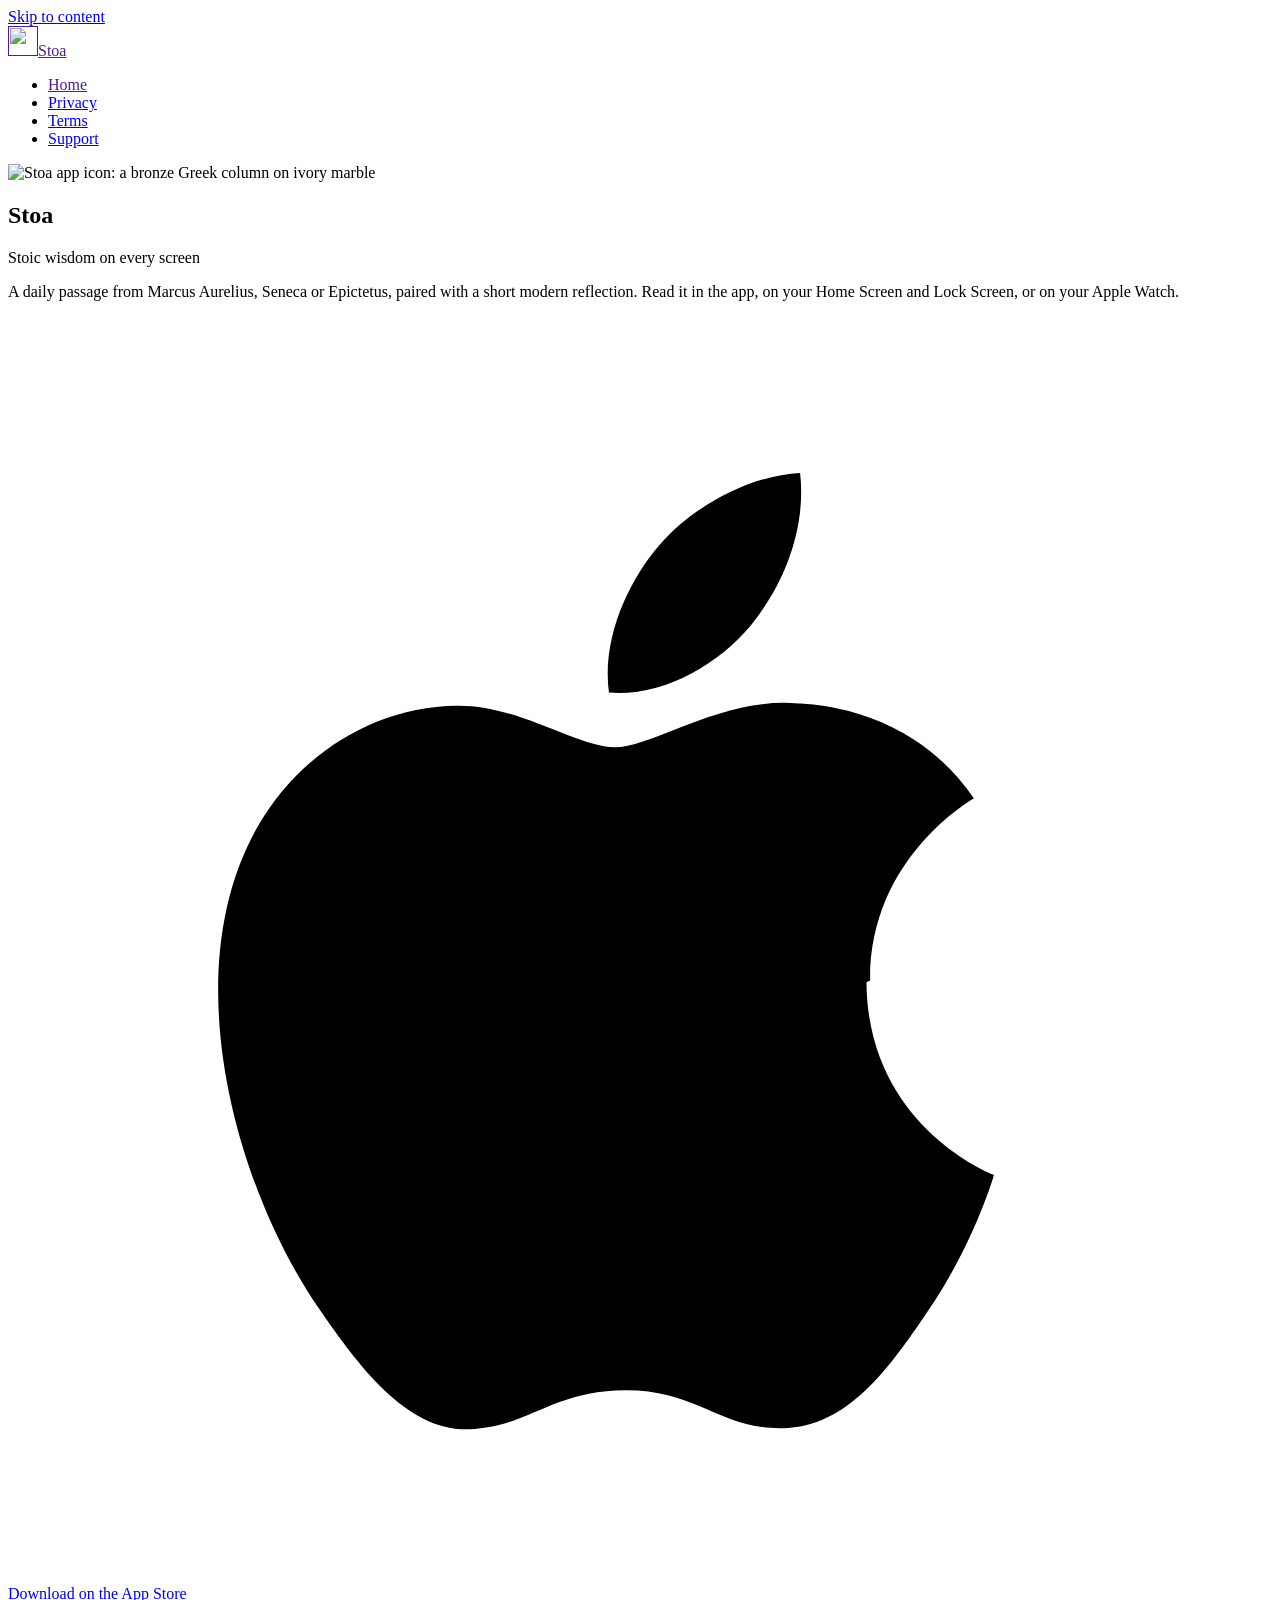
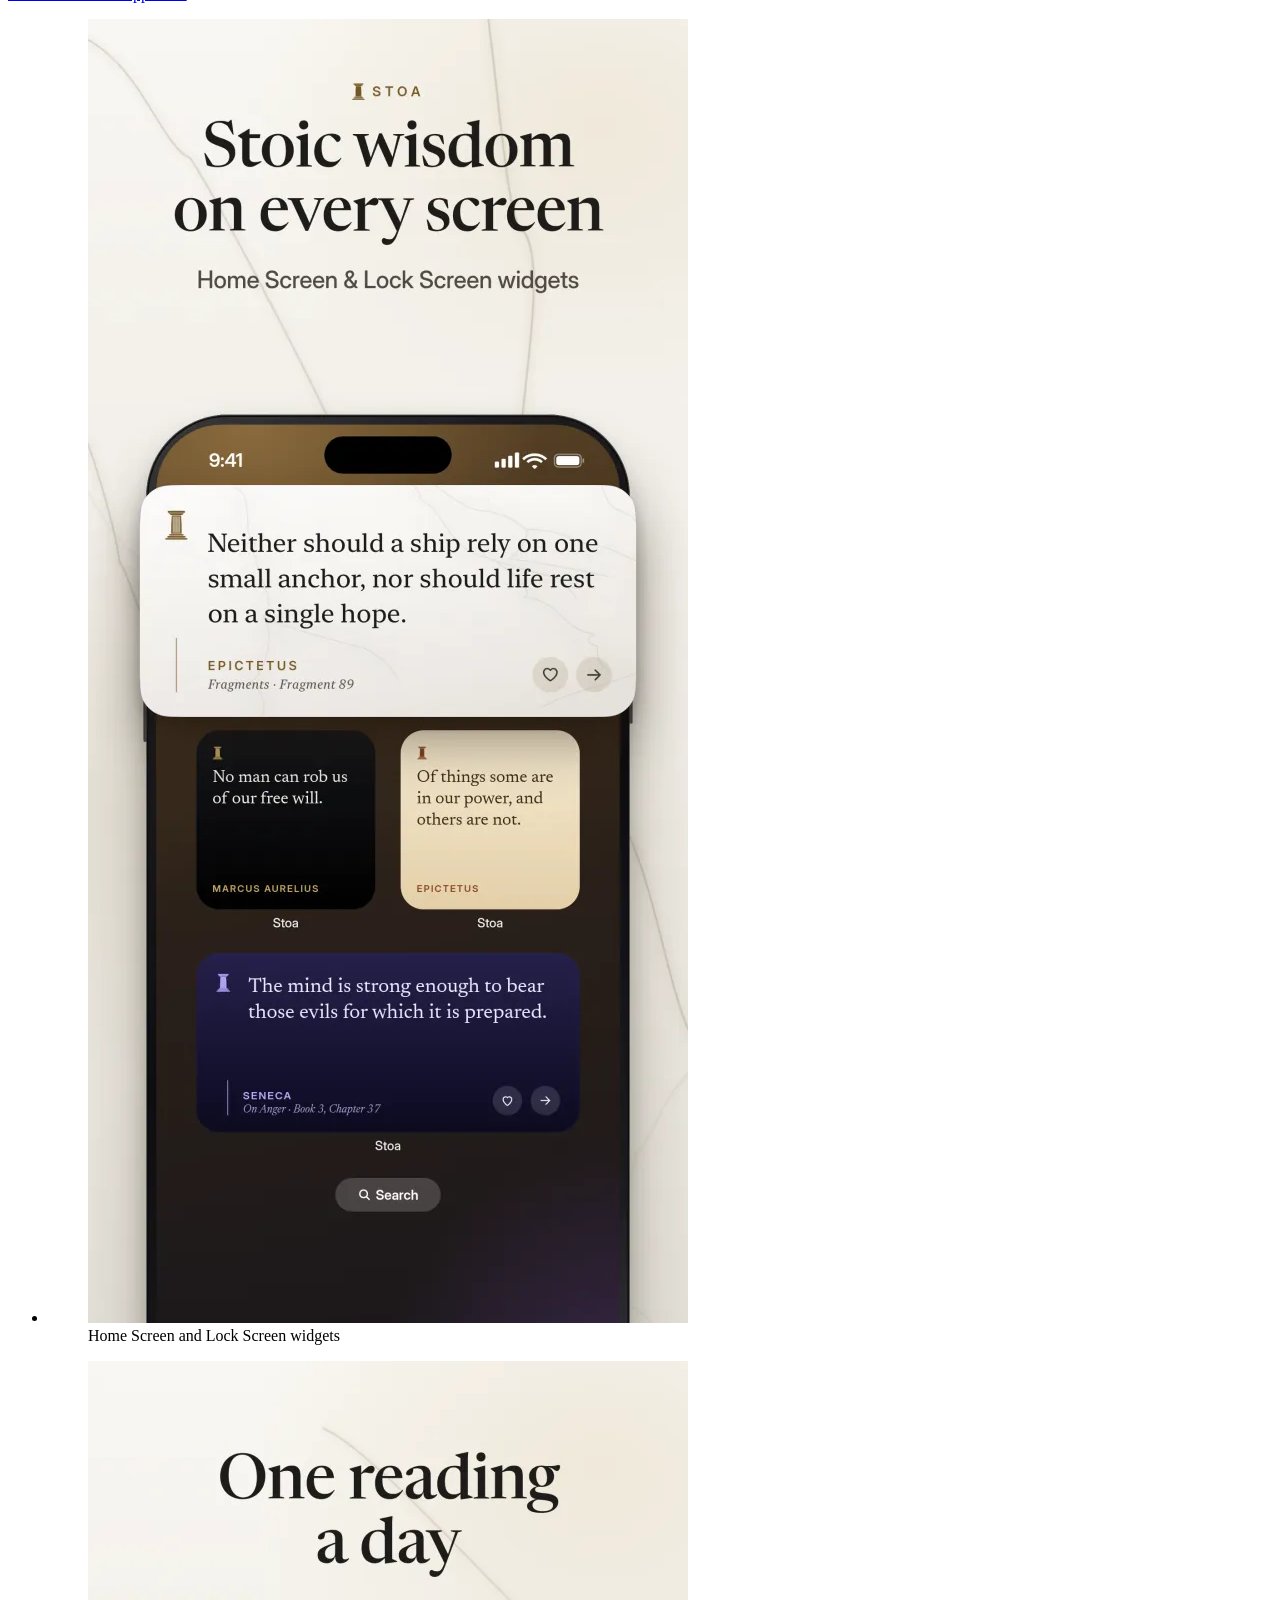
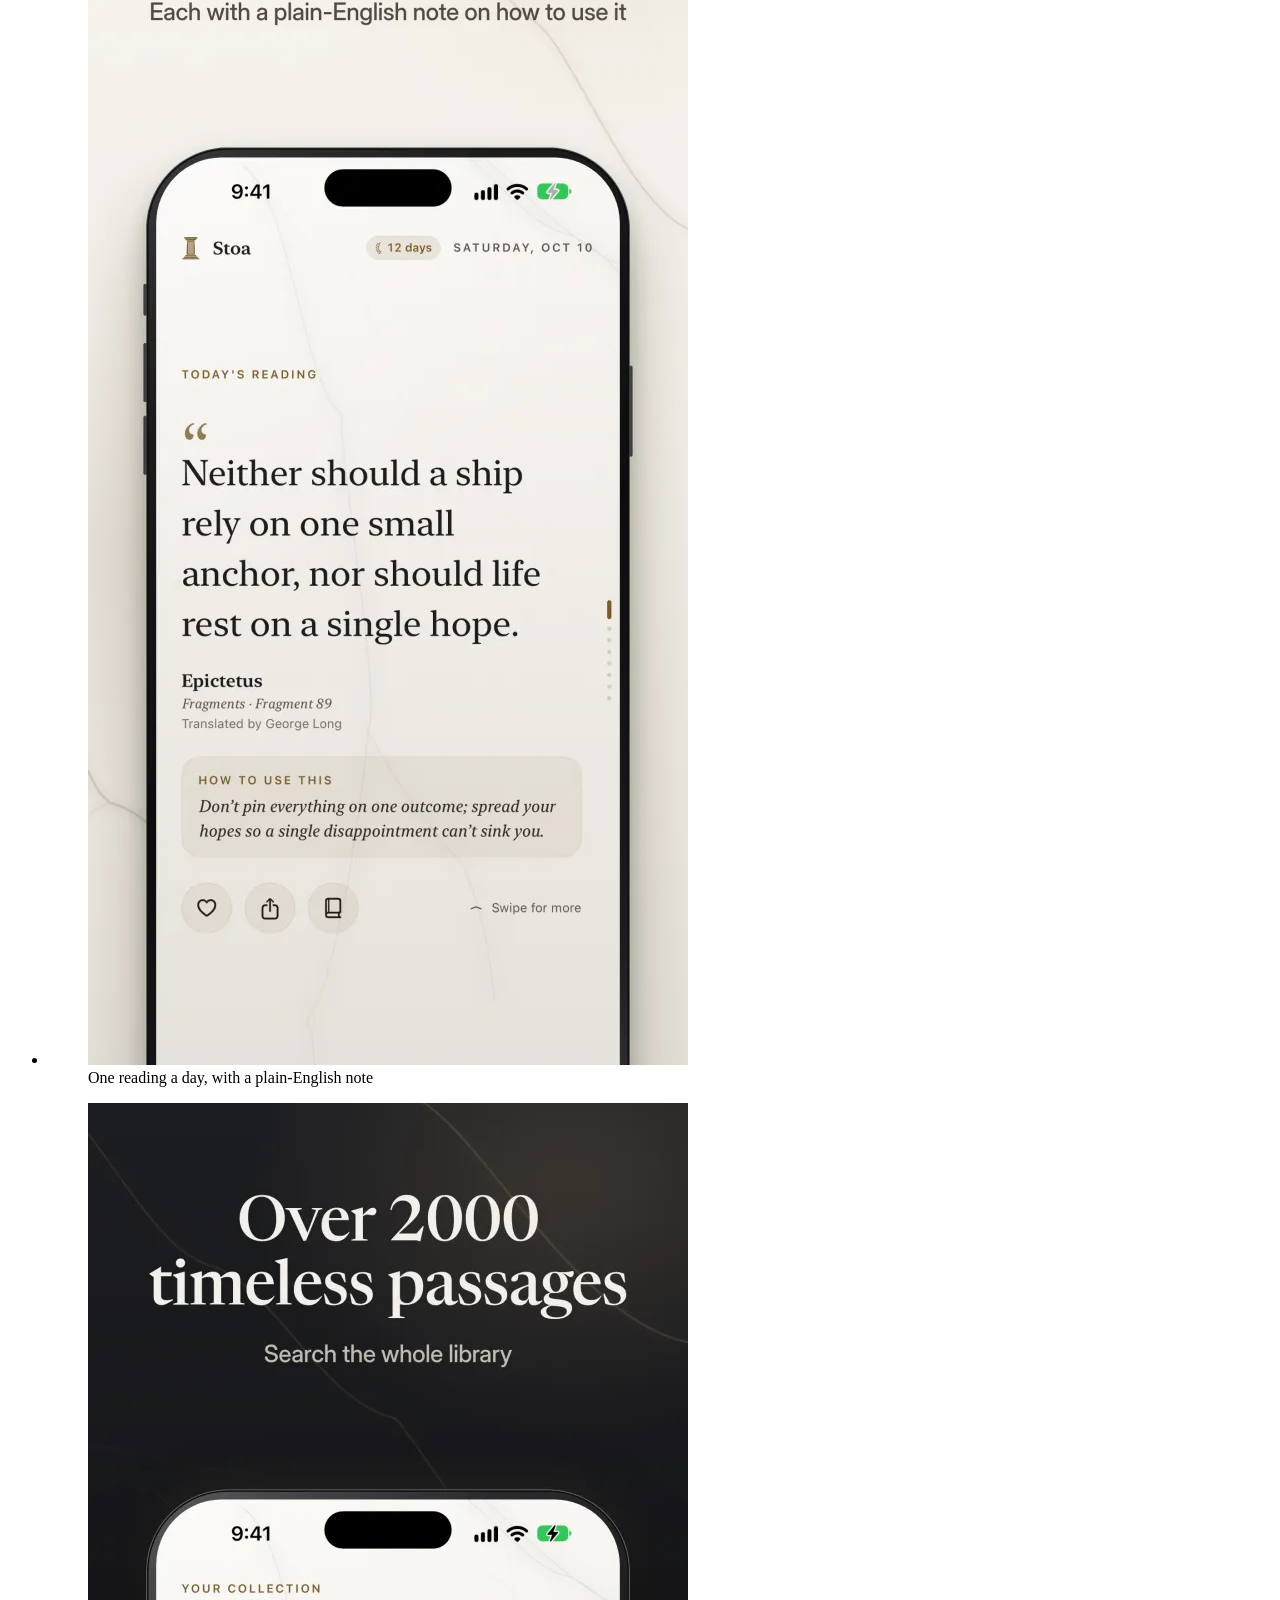
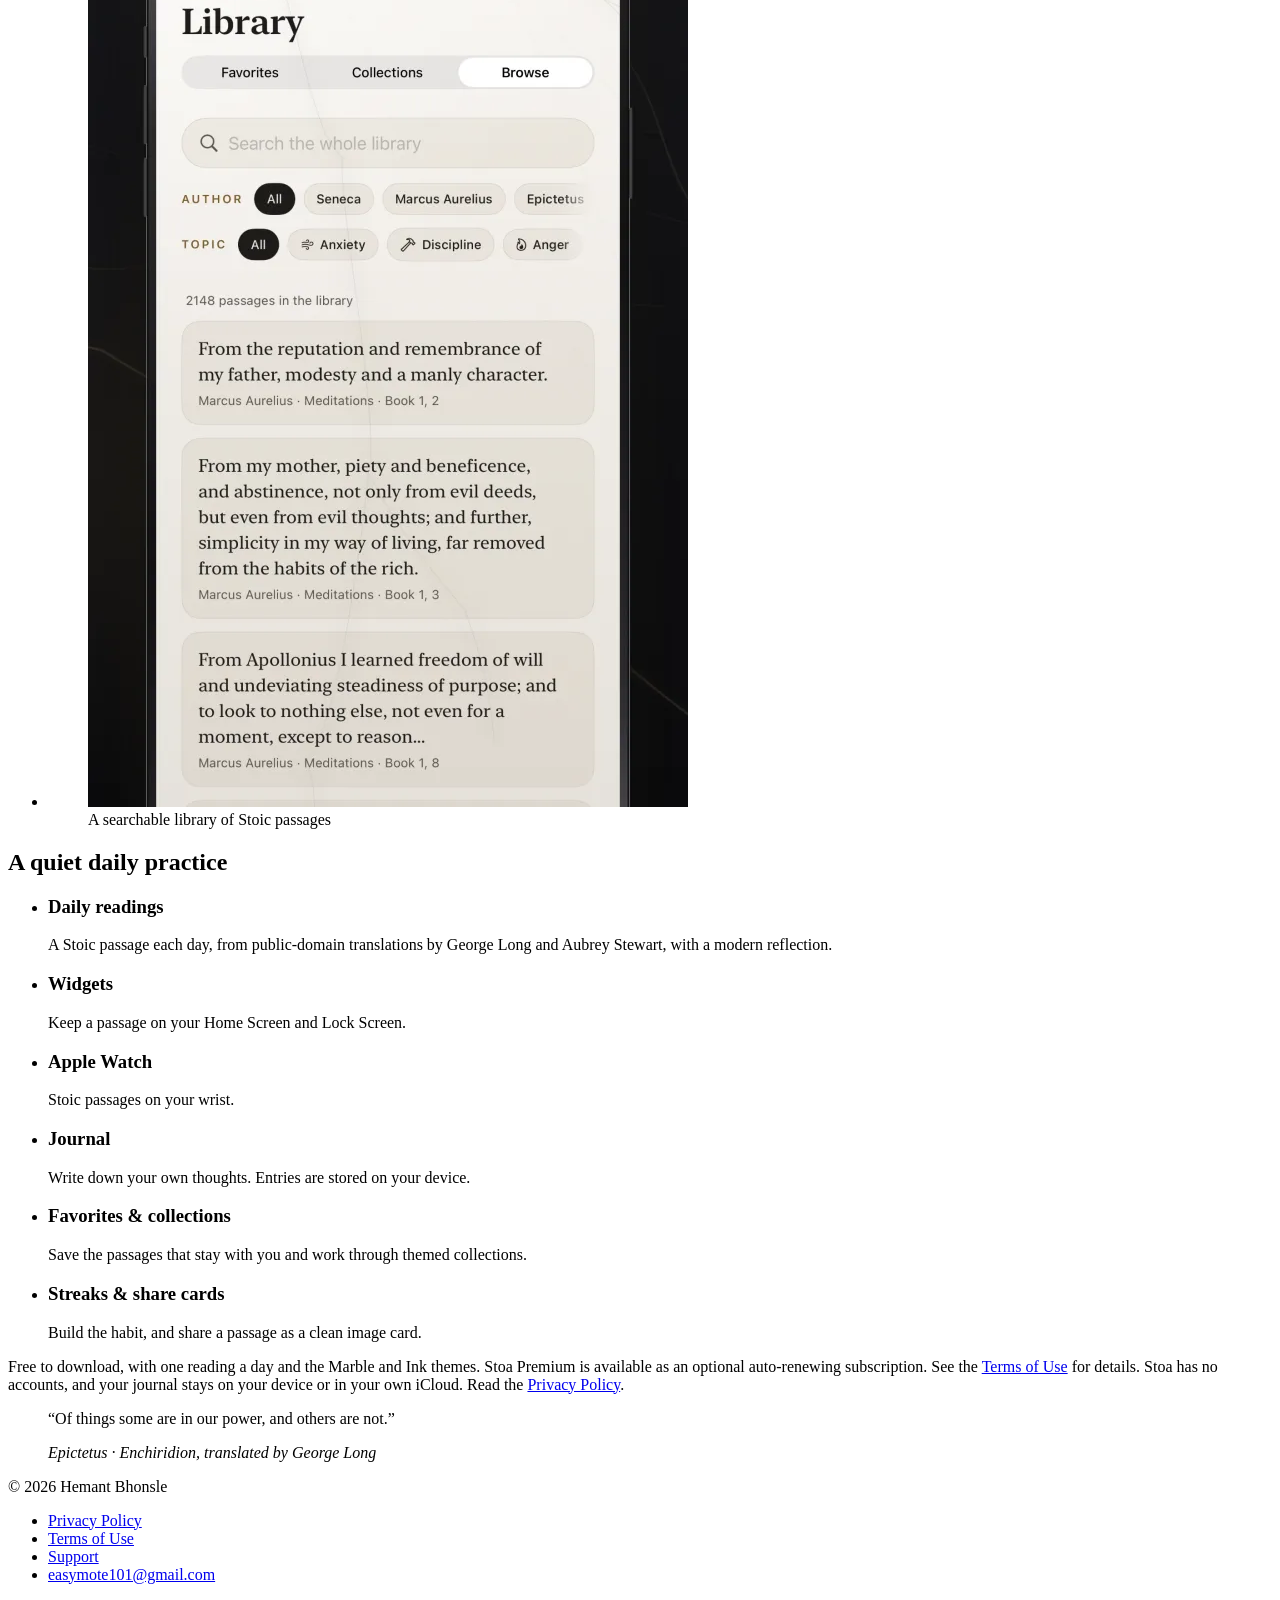
==== stoa/index.html @ 172f3c85 "Stoa: refresh screenshots and smooth hero summary" ====
<!DOCTYPE html>
<html lang="en">
<head>
  <meta charset="utf-8">
  <meta name="viewport" content="width=device-width, initial-scale=1">
  <title>Stoa: Daily Stoic Quotes</title>
  <meta name="description" content="Stoa brings a daily Stoic passage from Marcus Aurelius, Seneca and Epictetus to your iPhone, widgets and Apple Watch, with modern reflections, a private journal and favorites.">
  <link rel="canonical" href="https://hbhonsle1.github.io/stoa/">
  <meta name="theme-color" content="#F8F6F2">
  <meta property="og:type" content="website">
  <meta property="og:site_name" content="Stoa: Daily Stoic Quotes">
  <meta property="og:title" content="Stoa: Daily Stoic Quotes">
  <meta property="og:description" content="Stoa brings a daily Stoic passage from Marcus Aurelius, Seneca and Epictetus to your iPhone, widgets and Apple Watch, with modern reflections, a private journal and favorites.">
  <meta property="og:url" content="https://hbhonsle1.github.io/stoa/">
  <meta property="og:image" content="https://hbhonsle1.github.io/stoa/assets/icon-512.png">
  <meta property="og:image:width" content="512">
  <meta property="og:image:height" content="512">
  <meta property="og:image:alt" content="Stoa app icon: a bronze Greek column on ivory marble">
  <meta name="twitter:card" content="summary">
  <link rel="icon" href="assets/favicon.svg" type="image/svg+xml">
  <link rel="apple-touch-icon" href="assets/apple-touch-icon.png">
  <link rel="preload" href="assets/fonts/newsreader.woff2" as="font" type="font/woff2" crossorigin>
  <link rel="stylesheet" href="assets/style.css">
</head>
<body>
  <a class="skip-link" href="#main">Skip to content</a>
  <header class="site-header">
    <div class="wrap">
      <a class="brand" href=""><img src="assets/img/app-icon.png" alt="" width="30" height="30">Stoa</a>
      <nav class="site-nav" aria-label="Main">
        <ul>
          <li><a href="" aria-current="page">Home</a></li>
          <li><a href="privacy/">Privacy</a></li>
          <li><a href="terms/">Terms</a></li>
          <li><a href="support/">Support</a></li>
        </ul>
      </nav>
    </div>
  </header>
  <main id="main">
    <section class="hero">
      <div class="wrap">
        <img class="app-icon" src="assets/img/app-icon.png" width="96" height="96" alt="Stoa app icon: a bronze Greek column on ivory marble">
        <h1>Stoa</h1>
        <p class="tagline">Stoic wisdom on every screen</p>
        <p class="summary">A daily passage from Marcus Aurelius, Seneca or Epictetus, paired with a short modern reflection. Read it in the app, on your Home Screen and Lock Screen, or on your Apple Watch.</p>
        <a class="button" href="https://apps.apple.com/app/id6821526017"><svg viewBox="0 0 24 24" aria-hidden="true" focusable="false"><path d="M16.37 12.6c-.02-2.3 1.88-3.4 1.97-3.46-1.07-1.57-2.74-1.78-3.33-1.8-1.42-.14-2.77.83-3.49.83-.72 0-1.83-.81-3-.79-1.55.02-2.97.9-3.77 2.28-1.6 2.78-.41 6.9 1.15 9.16.76 1.1 1.67 2.34 2.86 2.3 1.15-.05 1.58-.74 2.97-.74 1.38 0 1.77.74 2.98.72 1.23-.02 2.01-1.12 2.76-2.23.87-1.28 1.23-2.51 1.25-2.58-.03-.01-2.4-.92-2.42-3.66zM14.1 5.86c.63-.77 1.06-1.83.94-2.9-.91.04-2.02.61-2.67 1.37-.58.67-1.1 1.76-.96 2.8 1.02.08 2.06-.52 2.69-1.27z"/></svg>Download on the App Store</a>
      </div>
    </section>

    <section class="shots" aria-label="Screenshots">
      <div class="wrap">
        <ul>
          <li>
            <figure>
              <picture>
                <source srcset="assets/img/01_widgets.webp" type="image/webp">
                <img src="assets/img/01_widgets.jpg" width="600" height="1304" loading="lazy" decoding="async" alt="Stoa widgets on an iPhone Home Screen showing short passages from Epictetus, Marcus Aurelius and Seneca.">
              </picture>
              <figcaption>Home Screen and Lock Screen widgets</figcaption>
            </figure>
          </li>
          <li>
            <figure>
              <picture>
                <source srcset="assets/img/02_daily.webp" type="image/webp">
                <img src="assets/img/02_daily.jpg" width="600" height="1304" loading="lazy" decoding="async" alt="Stoa’s daily reading screen with a passage from Epictetus, translated by George Long, and a short note on how to use it.">
              </picture>
              <figcaption>One reading a day, with a plain-English note</figcaption>
            </figure>
          </li>
          <li>
            <figure>
              <picture>
                <source srcset="assets/img/05_library.webp" type="image/webp">
                <img src="assets/img/05_library.jpg" width="600" height="1304" loading="lazy" decoding="async" alt="Stoa’s library, with search and filters by author and topic over passages from Marcus Aurelius, Seneca and Epictetus.">
              </picture>
              <figcaption>A searchable library of Stoic passages</figcaption>
            </figure>
          </li>
        </ul>
      </div>
    </section>

    <section class="features" aria-labelledby="features-title">
      <div class="wrap">
        <h2 id="features-title">A quiet daily practice</h2>
        <ul>
          <li><h3>Daily readings</h3><p>A Stoic passage each day, from public-domain translations by George Long and Aubrey Stewart, with a modern reflection.</p></li>
          <li><h3>Widgets</h3><p>Keep a passage on your Home Screen and Lock Screen.</p></li>
          <li><h3>Apple Watch</h3><p>Stoic passages on your wrist.</p></li>
          <li><h3>Journal</h3><p>Write down your own thoughts. Entries are stored on your device.</p></li>
          <li><h3>Favorites &amp; collections</h3><p>Save the passages that stay with you and work through themed collections.</p></li>
          <li><h3>Streaks &amp; share cards</h3><p>Build the habit, and share a passage as a clean image card.</p></li>
        </ul>
        <p class="pricing-note">Free to download, with one reading a day and the Marble and Ink themes. Stoa Premium is available as an optional auto-renewing subscription. See the <a href="terms/">Terms of Use</a> for details. Stoa has no accounts, and your journal stays on your device or in your own iCloud. Read the <a href="privacy/">Privacy Policy</a>.</p>
      </div>
    </section>

    <section class="quote" aria-label="Quotation">
      <div class="wrap">
        <blockquote>
          <p>“Of things some are in our power, and others are not.”</p>
          <cite>Epictetus · Enchiridion, translated by George Long</cite>
        </blockquote>
      </div>
    </section>
  </main>
  <footer class="site-footer">
    <div class="wrap">
      <p>&copy; 2026 Hemant Bhonsle</p>
      <nav aria-label="Footer">
        <ul>
          <li><a href="privacy/">Privacy Policy</a></li>
          <li><a href="terms/">Terms of Use</a></li>
          <li><a href="support/">Support</a></li>
          <li><a href="mailto:easymote101@gmail.com">easymote101@gmail.com</a></li>
        </ul>
      </nav>
    </div>
  </footer>
</body>
</html>
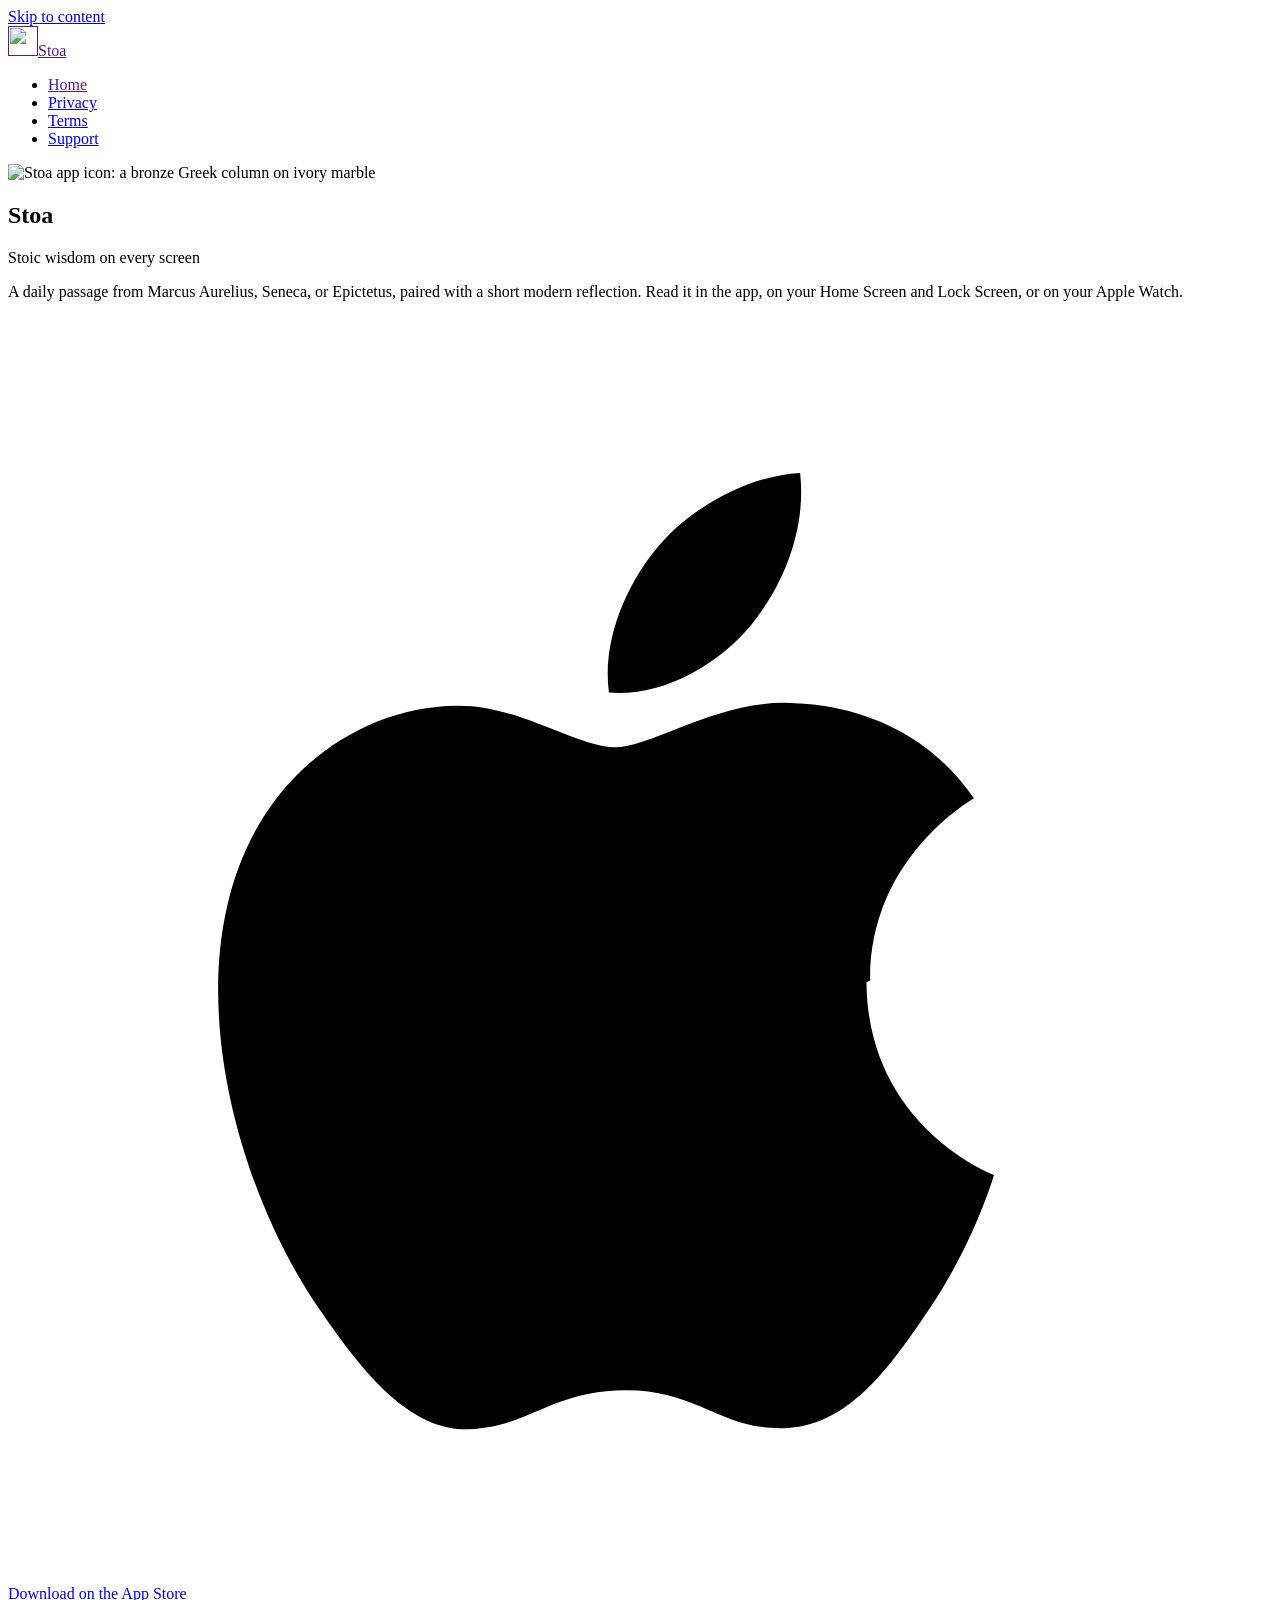
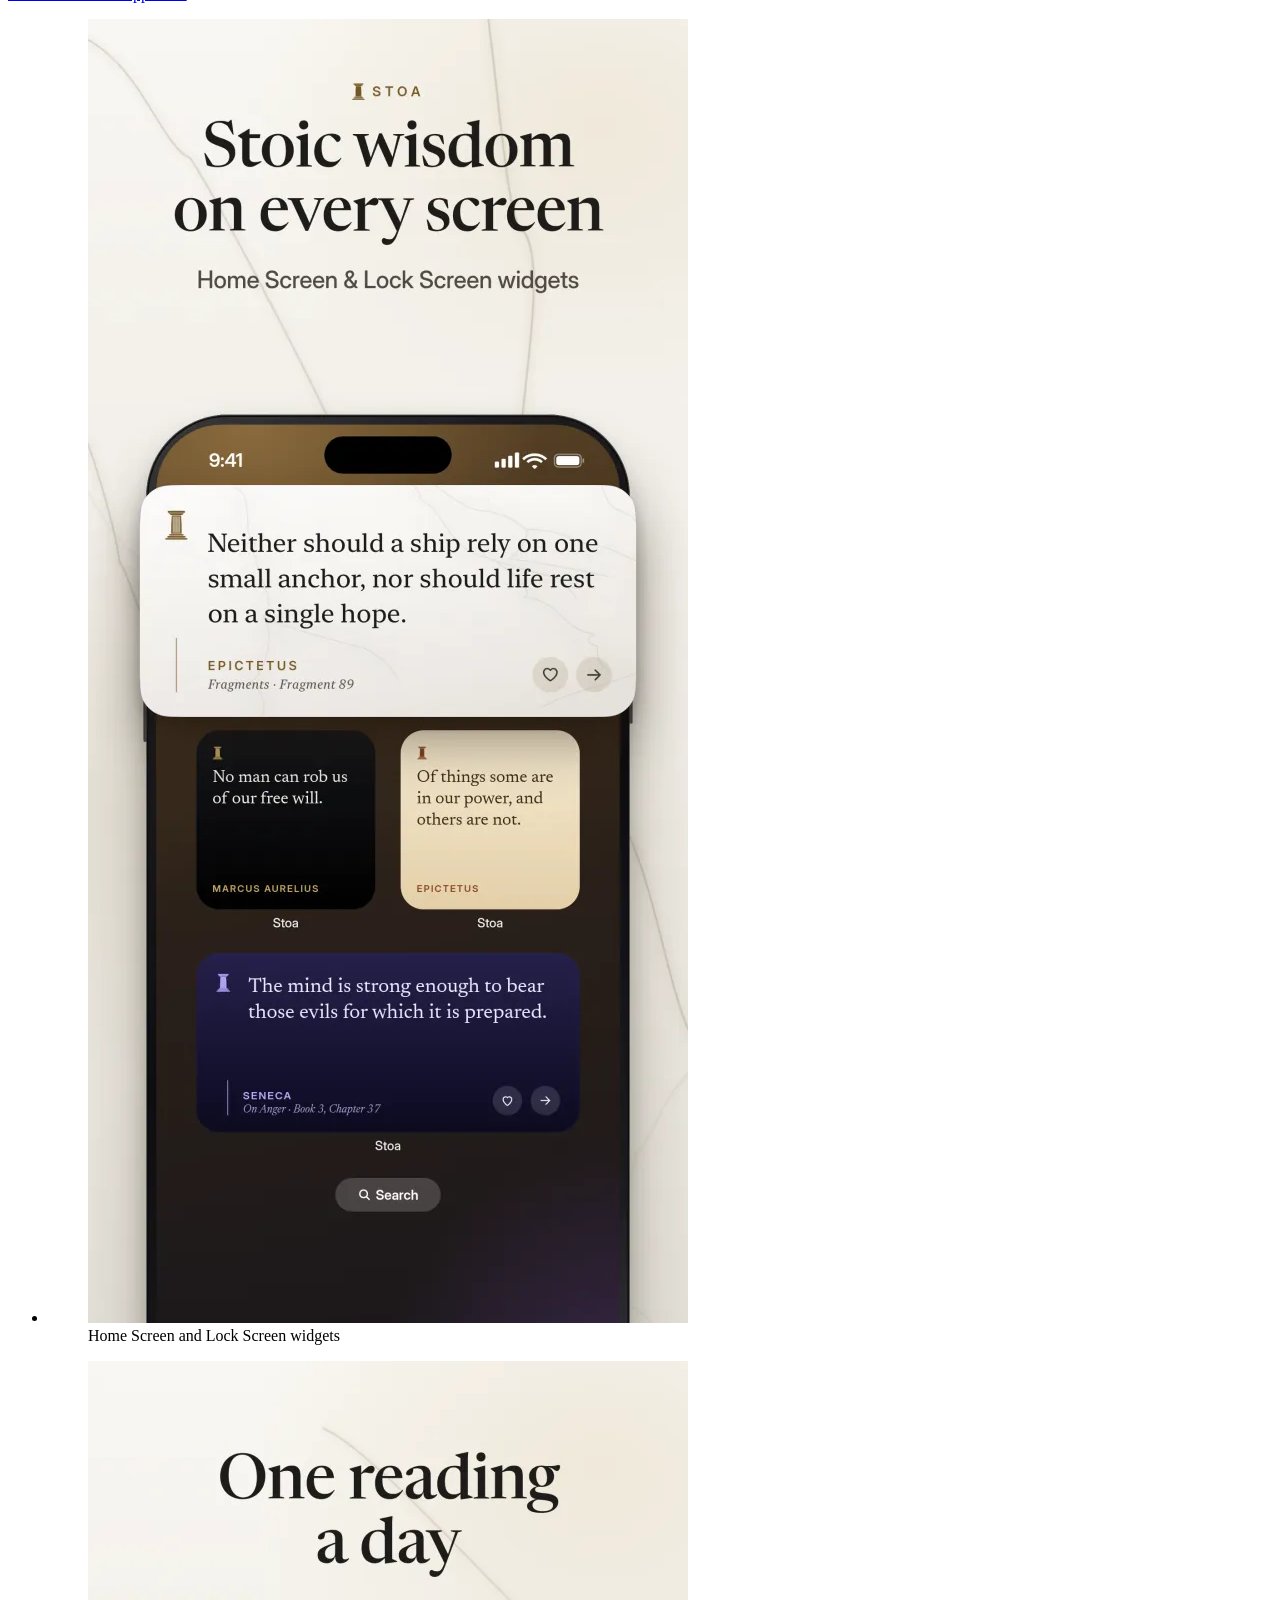
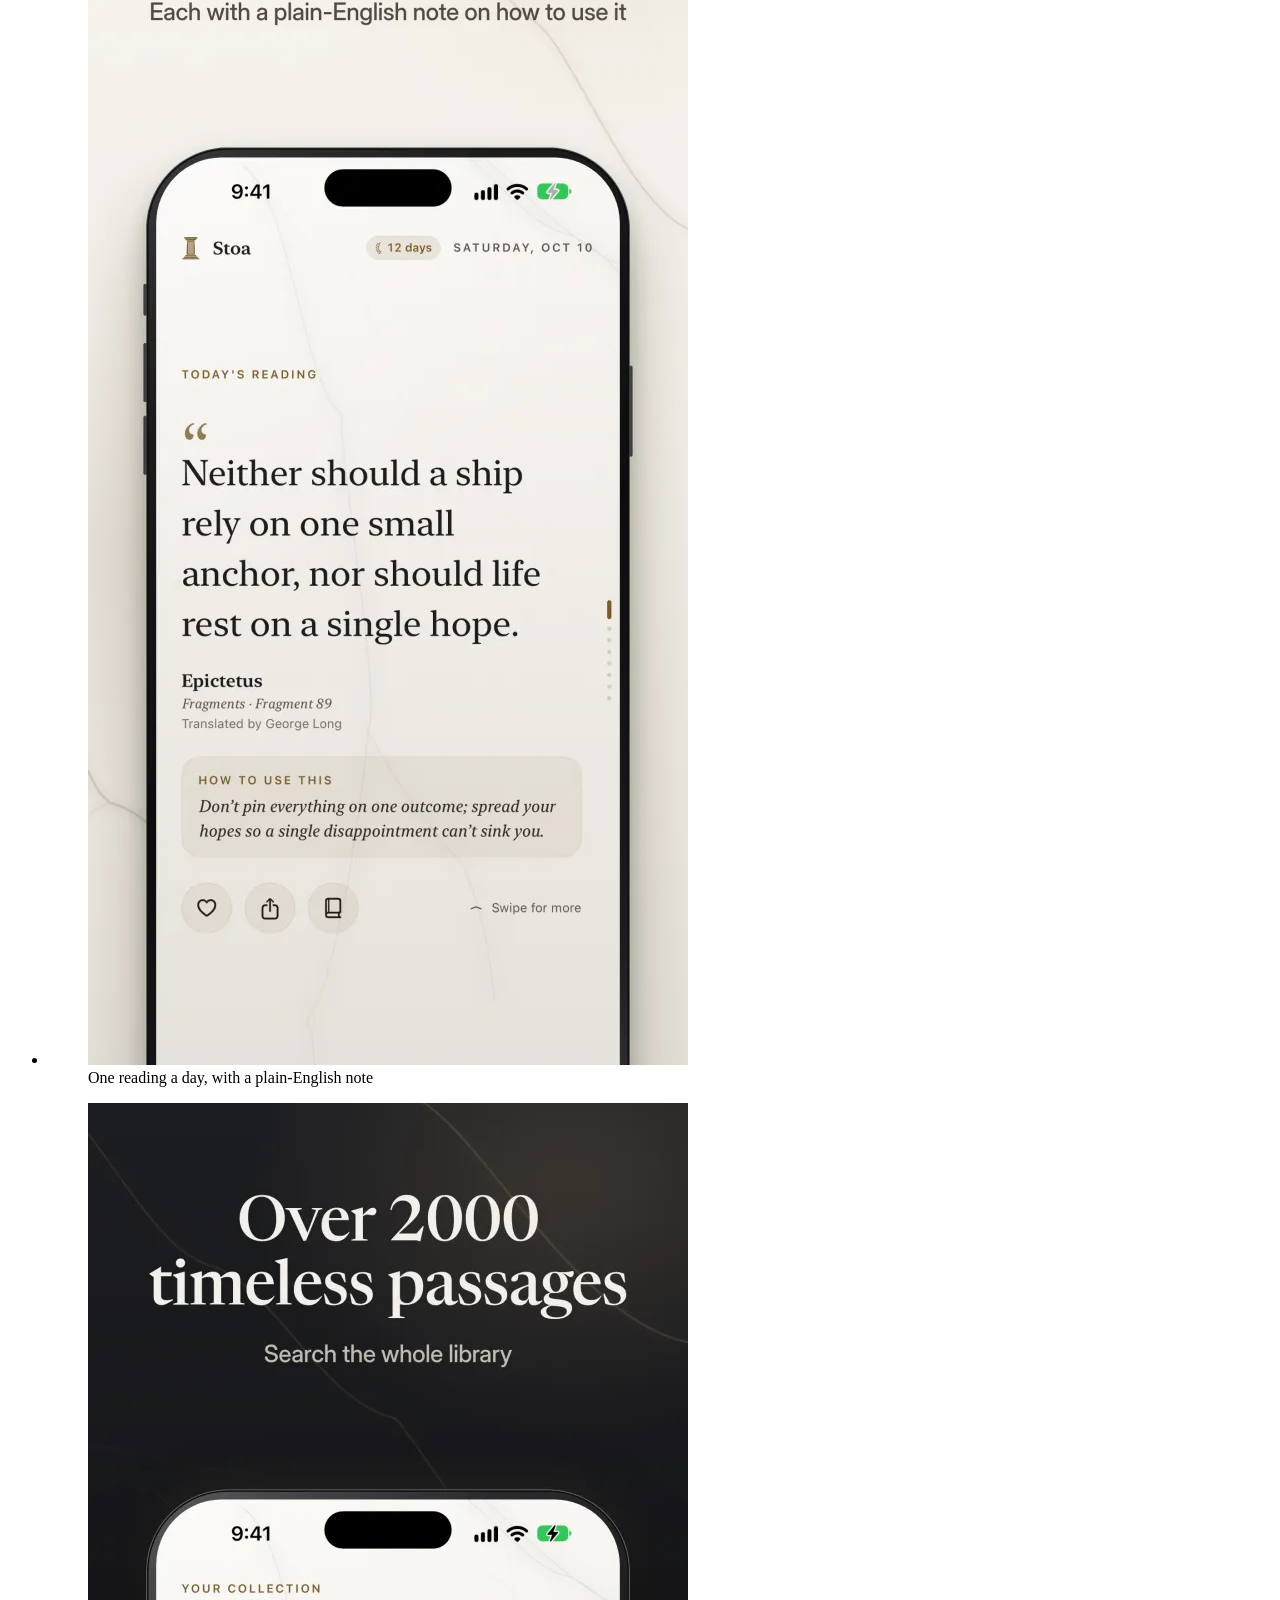
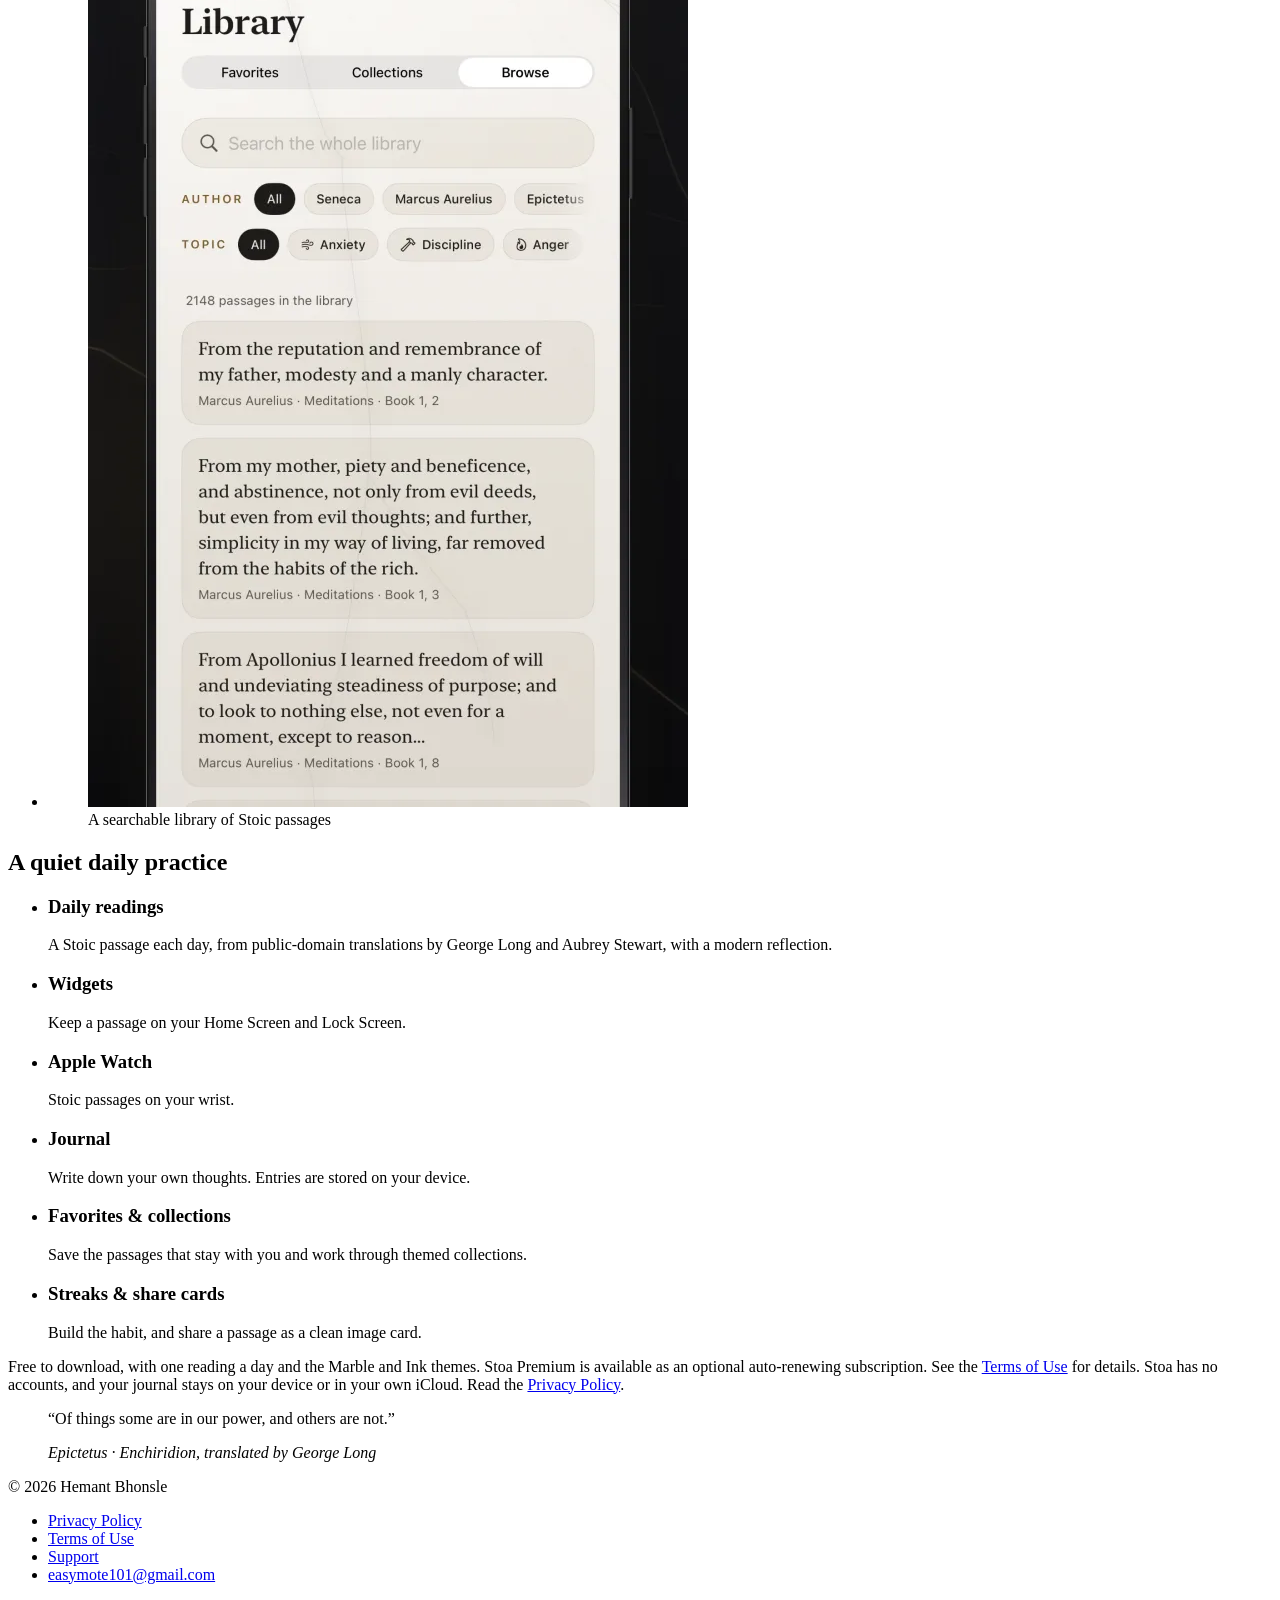
==== commit c20ed07e: "Stoa: Oxford comma in hero summary" ====
--- a/stoa/index.html
+++ b/stoa/index.html
@@ -43,7 +43,7 @@
         <img class="app-icon" src="assets/img/app-icon.png" width="96" height="96" alt="Stoa app icon: a bronze Greek column on ivory marble">
         <h1>Stoa</h1>
         <p class="tagline">Stoic wisdom on every screen</p>
-        <p class="summary">A daily passage from Marcus Aurelius, Seneca or Epictetus, paired with a short modern reflection. Read it in the app, on your Home Screen and Lock Screen, or on your Apple Watch.</p>
+        <p class="summary">A daily passage from Marcus Aurelius, Seneca, or Epictetus, paired with a short modern reflection. Read it in the app, on your Home Screen and Lock Screen, or on your Apple Watch.</p>
         <a class="button" href="https://apps.apple.com/app/id6821526017"><svg viewBox="0 0 24 24" aria-hidden="true" focusable="false"><path d="M16.37 12.6c-.02-2.3 1.88-3.4 1.97-3.46-1.07-1.57-2.74-1.78-3.33-1.8-1.42-.14-2.77.83-3.49.83-.72 0-1.83-.81-3-.79-1.55.02-2.97.9-3.77 2.28-1.6 2.78-.41 6.9 1.15 9.16.76 1.1 1.67 2.34 2.86 2.3 1.15-.05 1.58-.74 2.97-.74 1.38 0 1.77.74 2.98.72 1.23-.02 2.01-1.12 2.76-2.23.87-1.28 1.23-2.51 1.25-2.58-.03-.01-2.4-.92-2.42-3.66zM14.1 5.86c.63-.77 1.06-1.83.94-2.9-.91.04-2.02.61-2.67 1.37-.58.67-1.1 1.76-.96 2.8 1.02.08 2.06-.52 2.69-1.27z"/></svg>Download on the App Store</a>
       </div>
     </section>
@@ -54,8 +54,8 @@
           <li>
             <figure>
               <picture>
-                <source srcset="assets/img/01_widgets.webp" type="image/webp">
-                <img src="assets/img/01_widgets.jpg" width="600" height="1304" loading="lazy" decoding="async" alt="Stoa widgets on an iPhone Home Screen showing short passages from Epictetus, Marcus Aurelius and Seneca.">
+                <source srcset="assets/img/01_widgets.webp?v=2" type="image/webp">
+                <img src="assets/img/01_widgets.jpg?v=2" width="600" height="1304" loading="lazy" decoding="async" alt="Stoa widgets on an iPhone Home Screen showing short passages from Epictetus, Marcus Aurelius and Seneca.">
               </picture>
               <figcaption>Home Screen and Lock Screen widgets</figcaption>
             </figure>
@@ -63,8 +63,8 @@
           <li>
             <figure>
               <picture>
-                <source srcset="assets/img/02_daily.webp" type="image/webp">
-                <img src="assets/img/02_daily.jpg" width="600" height="1304" loading="lazy" decoding="async" alt="Stoa’s daily reading screen with a passage from Epictetus, translated by George Long, and a short note on how to use it.">
+                <source srcset="assets/img/02_daily.webp?v=2" type="image/webp">
+                <img src="assets/img/02_daily.jpg?v=2" width="600" height="1304" loading="lazy" decoding="async" alt="Stoa’s daily reading screen with a passage from Epictetus, translated by George Long, and a short note on how to use it.">
               </picture>
               <figcaption>One reading a day, with a plain-English note</figcaption>
             </figure>
@@ -72,8 +72,8 @@
           <li>
             <figure>
               <picture>
-                <source srcset="assets/img/05_library.webp" type="image/webp">
-                <img src="assets/img/05_library.jpg" width="600" height="1304" loading="lazy" decoding="async" alt="Stoa’s library, with search and filters by author and topic over passages from Marcus Aurelius, Seneca and Epictetus.">
+                <source srcset="assets/img/05_library.webp?v=2" type="image/webp">
+                <img src="assets/img/05_library.jpg?v=2" width="600" height="1304" loading="lazy" decoding="async" alt="Stoa’s library, with search and filters by author and topic over passages from Marcus Aurelius, Seneca and Epictetus.">
               </picture>
               <figcaption>A searchable library of Stoic passages</figcaption>
             </figure>
